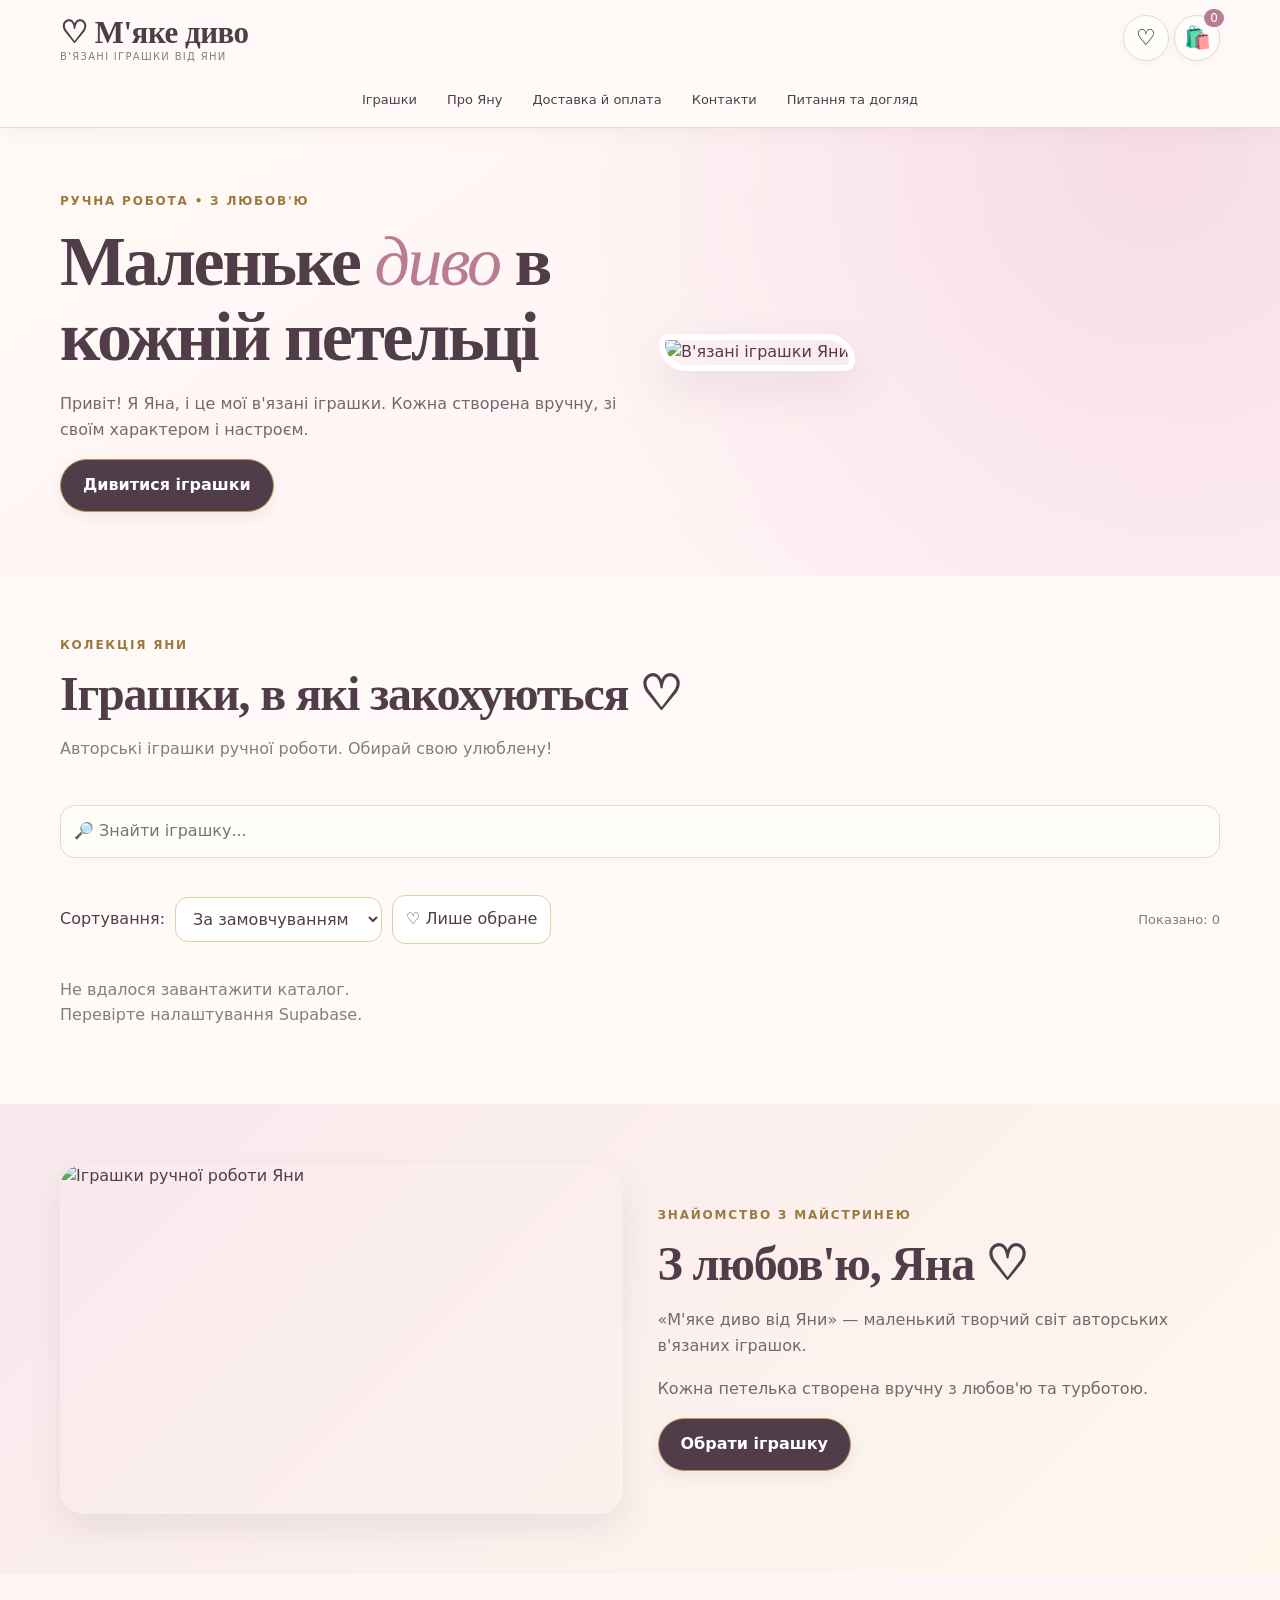
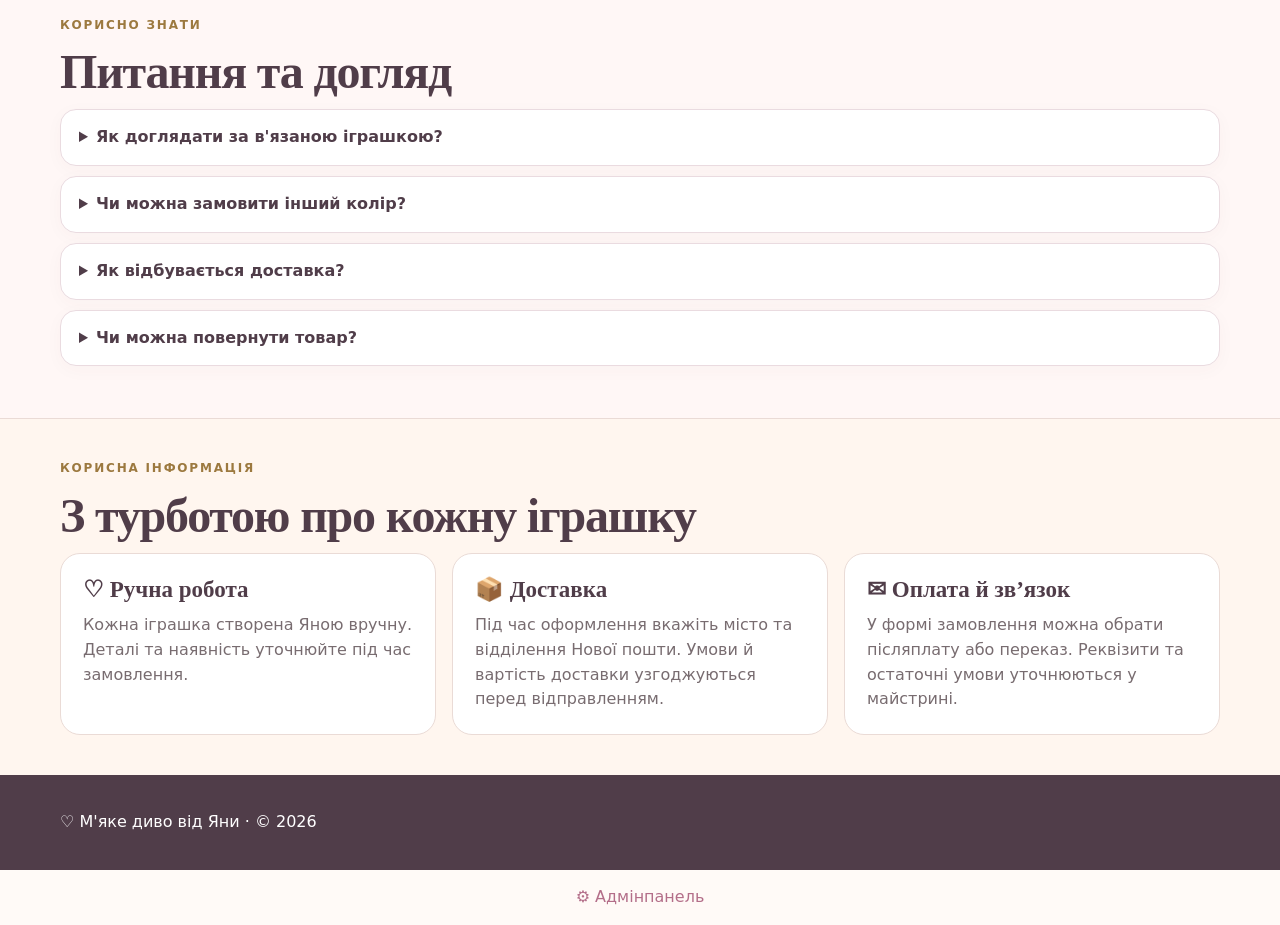
==== index.html @ 45af6cae "Add premium70_recent.js script to index.html" ====
<!doctype html>
<html lang="uk">
<head>
<meta charset="UTF-8">
<meta name="viewport" content="width=device-width,initial-scale=1">
<meta name="theme-color" content="#fff9f6">
<title>М'яке диво — в'язані іграшки ручної роботи в Україні</title>

<meta name="description" content="М'яке диво — магазин авторських в'язаних іграшок та амігурумі ручної роботи. Замовлення онлайн з доставкою по Україні.">

<meta name="robots" content="index, follow, max-image-preview:large">
<meta name="author" content="М'яке диво">

<link rel="canonical" href="https://wildhelp.github.io/myake-dyvo/">

<meta property="og:type" content="website">
<meta property="og:locale" content="uk_UA">
<meta property="og:site_name" content="М'яке диво">
<meta property="og:title" content="М'яке диво — ручна робота">
<meta property="og:description" content="Маленьке диво в кожній петельці. Авторські в'язані іграшки ручної роботи з доставкою по Україні.">
<meta property="og:url" content="https://wildhelp.github.io/myake-dyvo/">
<meta property="og:image" content="https://voaadlzlmiyuxclfqmmi.supabase.co/storage/v1/object/public/product-images/IMG_20261121_220810_537.jpg">
<meta property="og:image:alt" content="В'язані іграшки ручної роботи">

<meta name="twitter:card" content="summary_large_image">
<meta name="twitter:title" content="М'яке диво — ручна робота">
<meta name="twitter:description" content="Авторські в'язані іграшки ручної роботи з доставкою по Україні.">
<meta name="twitter:image" content="https://voaadlzlmiyuxclfqmmi.supabase.co/storage/v1/object/public/product-images/IMG_20261121_220810_537.jpg">

<script type="application/ld+json">
{
  "@context": "https://schema.org",
  "@type": "OnlineStore",
  "name": "М'яке диво",
  "url": "https://wildhelp.github.io/myake-dyvo/",
  "description": "Магазин авторських в'язаних іграшок та виробів ручної роботи.",
  "image": "https://voaadlzlmiyuxclfqmmi.supabase.co/storage/v1/object/public/product-images/IMG_20261121_220810_537.jpg",
  "currenciesAccepted": "UAH",
  "areaServed": {
    "@type": "Country",
    "name": "Ukraine"
  }
}
</script>
<style>
:root{--ink:#503d49;--rose:#b87d94;--muted:#897b80;--line:#eadbd6;--bg:#fff9f2;--gold:#b99558}
*{box-sizing:border-box}
html{scroll-behavior:smooth}
body{margin:0;background:var(--bg);color:var(--ink);font:16px/1.55 system-ui,sans-serif}
button,input{font:inherit}
button{cursor:pointer}
a{color:inherit;text-decoration:none}
.wrap{width:min(1160px,calc(100% - 28px));margin:auto}
.header{position:sticky;top:0;z-index:10;background:#fffaf8f5;backdrop-filter:blur(16px);border-bottom:1px solid var(--line)}
.head{min-height:76px;display:flex;justify-content:space-between;align-items:center;gap:12px}
.logo{font:700 clamp(22px,4vw,31px) Georgia,serif}
.logo small{display:block;font:10px system-ui;letter-spacing:1.5px;color:var(--muted)}
.iconbtn{position:relative;border:1px solid var(--line);background:white;border-radius:50%;width:46px;height:46px;font-size:22px}
.count{position:absolute;top:-7px;right:-5px;background:var(--rose);color:white;border-radius:30px;padding:2px 6px;font:12px system-ui}
.hero{padding:55px 0;background:linear-gradient(135deg,#fff7f3,#f8e3e8)}
.hero-grid{display:grid;grid-template-columns:1fr 1fr;gap:35px;align-items:center}
.eyebrow{color:var(--rose);font-size:12px;font-weight:800;letter-spacing:2px;text-transform:uppercase}
h1{font:700 clamp(42px,6vw,75px)/1.08 Georgia,serif;margin:14px 0}
h1 em{color:var(--rose);font-weight:400}
.hero p,.about p{color:#75676e}
.btn{display:inline-block;border:0;background:var(--ink);color:white;padding:13px 22px;border-radius:30px;font-weight:650}
.hero-photo img{width:100%;height:390px;object-fit:cover;border-radius:160px 160px 24px 24px}
.section{padding:60px 0}
h2{font:700 clamp(31px,5vw,48px) Georgia,serif;margin:10px 0}
.section-desc{color:var(--muted)}
.filters{display:flex;flex-wrap:wrap;gap:8px;margin:22px 0}
.filter{border:1px solid var(--line);background:white;border-radius:25px;padding:9px 15px}
.filter.active{background:var(--ink);color:white}
.search{width:100%;padding:13px;border:1px solid var(--line);border-radius:15px;margin-bottom:25px;background:white}
.products{display:grid;grid-template-columns:repeat(3,minmax(0,1fr));gap:20px}
.product{background:white;border:1px solid var(--line);border-radius:24px;overflow:hidden;display:flex;flex-direction:column}
.picture{background:#f4eeee}
.picture img{width:100%;height:300px;object-fit:cover;display:block}
.details{padding:18px;display:flex;flex:1;flex-direction:column}
.tag{font-size:12px;color:var(--rose);font-weight:700}
.details h3{font:700 23px Georgia,serif;margin:9px 0}
.details p{font-size:14px;color:var(--muted)}
.bottom{margin-top:auto;display:flex;justify-content:space-between;align-items:center;gap:8px;flex-wrap:wrap}
.price{font-weight:750}
.add{border:0;background:var(--ink);color:white;border-radius:25px;padding:10px 14px}
.about{background:#f8ebec}
.about-grid{display:grid;grid-template-columns:1fr 1fr;gap:35px;align-items:center}
.about img{width:100%;height:350px;object-fit:cover;border-radius:24px}
.footer{background:#4d3943;color:white;padding:35px 0}
.overlay{position:fixed;inset:0;background:#2e1d2673;z-index:19;display:none}
.overlay.open{display:block}
.drawer{position:fixed;z-index:20;right:0;top:0;width:min(440px,100%);height:100dvh;background:#fffaf8;transform:translateX(110%);transition:transform .25s;display:flex;flex-direction:column}
.drawer.open{transform:translateX(0)}
.drawer-head{padding:18px;display:flex;justify-content:space-between;align-items:center;border-bottom:1px solid var(--line)}
.drawer-body{padding:18px;overflow:auto;flex:1}
.drawer-foot{padding:18px;border-top:1px solid var(--line)}
.close{border:0;background:none;font-size:27px}
.cartitem{display:flex;gap:12px;padding:12px 0;border-bottom:1px solid var(--line)}
.cartitem img{width:80px;height:85px;object-fit:cover;border-radius:12px}
.qty{display:flex;gap:10px;margin-top:8px}
.qty button{border:1px solid var(--line);background:white;border-radius:7px;padding:4px 10px}
.empty,.muted{color:var(--muted)}
@media(max-width:800px){
.hero-grid,.about-grid{grid-template-columns:1fr}
.products{grid-template-columns:repeat(2,minmax(0,1fr));gap:12px}
.picture img{height:220px}
.details{padding:12px}
.details h3{font-size:19px}
.hero-photo img{height:300px}
.logo{color:var(--ink);text-shadow:0 1px 0 #e6cf9e}
.eyebrow{color:var(--gold)}
.product{box-shadow:0 8px 24px #503d4910}
.product:hover{border-color:var(--gold)}
.add{background:var(--ink);border:1px solid var(--gold)}
.btn{border:1px solid var(--gold)}}
</style>
<link rel="stylesheet" href="myake_dyvo_premium.css?v=1">
</head>
<body>

<header class="header">
<div class="wrap head">
<a href="#home" class="logo">♡ М'яке диво
<small>В'ЯЗАНІ ІГРАШКИ ВІД ЯНИ</small></a>
<div>
<button class="iconbtn" onclick="showFavorites()" aria-label="Улюблене">♡</button>
<button class="iconbtn" onclick="openCart()" aria-label="Кошик">🛍️<span class="count" id="cartCount">0</span></button>
</div>
</div>
</header>

<main>
<section class="hero" id="home">
<div class="wrap hero-grid">
<div>
<div class="eyebrow">Ручна робота • з любов'ю</div>
<h1>Маленьке <em>диво</em> в кожній петельці</h1>
<p>Привіт! Я Яна, і це мої в'язані іграшки. Кожна створена вручну, зі своїм характером і настроєм.</p>
<a class="btn" href="#catalog">Дивитися іграшки</a>
</div>
<div class="hero-photo">
<img id="heroImage" alt="В'язані іграшки Яни" src="https://voaadlzlmiyuxclfqmmi.supabase.co/storage/v1/object/public/product-images/IMG_20261121_220810_537.jpg">
</div>
</div>
</section>

<section class="section" id="catalog">
<div class="wrap">
<div class="eyebrow">Колекція Яни</div>
<h2>Іграшки, в які закохуються ♡</h2>
<p class="section-desc">Авторські іграшки ручної роботи. Обирай свою улюблену!</p>
<div class="filters" id="filters"></div>
<input id="search" class="search" placeholder="🔎 Знайти іграшку...">
<div class="products" id="products">
<p class="empty">Завантажуємо іграшки...</p>
</div>
<p id="noresults" class="empty" hidden>Нічого не знайдено.</p>
</div>
</section>

<section class="section about" id="about">
<div class="wrap about-grid">
<img id="aboutImage" alt="Іграшки ручної роботи Яни" src="https://voaadlzlmiyuxclfqmmi.supabase.co/storage/v1/object/public/product-images/IMG_20261121_220810_537.jpg">
<div>
<div class="eyebrow">Знайомство з майстринею</div>
<h2>З любов'ю, Яна ♡</h2>
<p>«М'яке диво від Яни» — маленький творчий світ авторських в'язаних іграшок.</p>
<p>Кожна петелька створена вручну з любов'ю та турботою.</p>
<a class="btn" href="#catalog">Обрати іграшку</a>
</div>
</div>
</section>
</main>

<footer class="footer">
<div class="wrap">♡ М'яке диво від Яни · © 2026</div>
</footer>
<a href="admin.html" style="display:block;text-align:center;padding:15px;color:#b36e89">⚙ Адмінпанель</a>
<div class="overlay" id="overlay" onclick="closeDrawer()"></div>
<aside class="drawer" id="drawer" role="dialog" aria-modal="true">
<div class="drawer-head">
<h2 id="drawerTitle">Кошик</h2>
<button class="close" onclick="closeDrawer()">×</button>
</div>
<div class="drawer-body" id="drawerBody"></div>
<div class="drawer-foot" id="drawerFoot"></div>
</aside>

<script src="myake_dyvo_supabase.js?v=71"></script>
  <script src="checkout.js?v=70"></script>
<link rel="stylesheet" href="premium3.css?v=2">
<script src="premium3.js?v=2"></script>
<link rel="stylesheet" href="premium4.css?v=1">
<script src="premium4.js?v=1"></script>
<link rel="stylesheet" href="premium41.css?v=1">
<script src="premium41.js?v=1"></script>
<link rel="stylesheet" href="premium42.css?v=3">
<link rel="stylesheet" href="premium43.css?v=1">

<script defer src="product_gallery.js?v=2"></script>
<script defer src="product_details.js?v=70"></script>
<link rel="stylesheet" href="product_details_fix.css?v=1">
<link rel="stylesheet" href="product_gallery48.css?v=1">
<link rel="stylesheet" href="premium50.css?v=1">
<script src="premium50.js?v=700"></script>
<script defer src="premium70_share.js?v=1"></script>
<script defer src="premium70_compact.js?v=2"></script>
<script defer src="premium70_recent.js?v=1"></script>
</body>
</html>
---- myake_dyvo_premium.css ----
/* М'яке диво від Яни — Premium 2.0. Додаткові стилі */
:root{--ink:#503d49;--rose:#b87d94;--muted:#897b80;--line:#eadbd6;--bg:#fff9f2;--gold:#b99558}
html{scroll-behavior:smooth;scroll-padding-top:100px}
body{background:var(--bg);color:var(--ink)}
.header{background:rgba(255,249,242,.96);border-bottom:1px solid #eadbd6;box-shadow:0 5px 20px rgba(80,61,73,.045)}
.logo{letter-spacing:-.025em}
.logo small{letter-spacing:.13em}
.iconbtn{background:#fffdf9;border:1px solid #e7d8cc;box-shadow:0 2px 10px rgba(80,61,73,.05)}
.iconbtn:focus-visible,.btn:focus-visible,.add:focus-visible,.filter:focus-visible{outline:3px solid var(--gold);outline-offset:3px}
.hero{padding:clamp(34px,5vw,65px) 0;background:linear-gradient(135deg,#fff9f2 0%,#f9e8ed 58%,#f7ebdc 100%)}
.hero-grid{gap:clamp(18px,3vw,38px)}
.eyebrow{color:#a77d45;letter-spacing:.15em}
h1{font-size:clamp(38px,5.8vw,70px);line-height:1.07;letter-spacing:-.035em}
h1 em{color:var(--rose)}
.hero p,.about p{line-height:1.65}
.hero-photo img{height:clamp(260px,35vw,410px);border-radius:32px 90px 32px 90px;box-shadow:0 18px 44px rgba(80,61,73,.13);border:3px solid #fff8f1}
.btn,.add{transition:transform .18s ease,box-shadow .18s ease,background .18s ease}
.btn{border:1px solid #b99558;box-shadow:0 5px 14px rgba(80,61,73,.08)}
.btn:hover,.add:hover{transform:translateY(-2px);box-shadow:0 9px 20px rgba(80,61,73,.16)}
section{scroll-margin-top:105px}
.section{padding:clamp(36px,5vw,60px) 0}
h2{letter-spacing:-.025em}
.filter{background:#fffdf9;border:1px solid #e7d8cc;transition:background .18s,border-color .18s}
.filter.active{background:var(--ink);color:#fff;border-color:var(--gold)}
.search{background:#fffdf9;border:1px solid #e7d8cc;box-shadow:0 3px 12px rgba(80,61,73,.035)}
.products{gap:clamp(12px,2vw,22px)}
.product{background:#fffdf9;border:1px solid #e9dbd1;border-radius:23px;box-shadow:0 9px 25px rgba(80,61,73,.07);transition:transform .2s ease,box-shadow .2s ease,border-color .2s ease}
.product:hover{transform:translateY(-3px);border-color:#b99558;box-shadow:0 14px 30px rgba(80,61,73,.12)}
.picture{background:#f7ece5}
.picture img{transition:transform .3s ease}
.product:hover .picture img{transform:scale(1.025)}
.details{padding:clamp(13px,2vw,20px)}
.tag{color:#a77d45;letter-spacing:.04em}
.details h3{line-height:1.18}
.price{color:var(--ink);font-weight:800}
.add{background:var(--ink);color:white;border:1px solid var(--gold);border-radius:14px}
.about{background:linear-gradient(135deg,#f8e8ed,#fff8ed)}
.about img{box-shadow:0 15px 30px rgba(80,61,73,.09)}
.drawer{background:#fffaf5}
.drawer-head,.drawer-foot{background:#fffaf5}
.drawer-body{background:#fffaf5}
.footer{background:var(--ink)}
@media(max-width:800px){
 .head{min-height:70px;gap:8px}
 .logo{font-size:clamp(21px,6vw,30px)}
 .logo small{font-size:10px;letter-spacing:.1em}
 .iconbtn{width:44px;height:44px;flex-shrink:0}
 .hero{padding:30px 0 36px}
 .hero-grid{gap:22px}
 h1{font-size:clamp(38px,9vw,54px);margin:10px 0}
 .hero p{font-size:16px;line-height:1.5;margin:15px 0}
 .hero-photo img{height:clamp(245px,65vw,340px);border-radius:70px 70px 24px 24px}
 .section{padding:38px 0}
 .products{gap:12px}
 .picture img{height:clamp(175px,43vw,250px)}
 .details{padding:12px}
 .details h3{font-size:clamp(18px,4.5vw,23px)}
 .bottom{gap:8px}
 .add{padding:10px 12px;font-size:13px}
}
@media(max-width:380px){.logo{font-size:20px}.iconbtn{width:40px;height:40px}.details{padding:10px}.add{padding:9px 10px}}
@media(prefers-reduced-motion:reduce){html{scroll-behavior:auto}.btn,.add,.product,.picture img{transition:none}}
@media(max-width:800px){
.hero{padding:18px 0 24px}
.hero-grid{gap:12px}
.hero-photo img{height:190px!important;width:100%;object-fit:cover;object-position:center;border-radius:24px}
h1{font-size:34px}
.hero p{margin:10px 0}
}
---- premium3.css ----
/* Myake Dyvo Premium 3.0 — additive styles, safe for existing cart/admin */
:root{--gold:#b99558;--cream:#fff9f2;--pink:#f3dce4;--ink:#503d49}
body{background:var(--cream)}
.header{box-shadow:0 3px 24px #503d490c}
.logo{letter-spacing:-.5px}
.hero{background:radial-gradient(circle at 90% 5%,#f3dce4 0,transparent 44%),linear-gradient(130deg,#fffaf3,#fff1f2)}
.hero h1{letter-spacing:-1.5px}
.eyebrow{color:#9c793f}
.btn,.add{transition:transform .18s,box-shadow .18s,background .18s;border:1px solid var(--gold)}
.btn:hover,.add:hover:not(:disabled){transform:translateY(-2px);box-shadow:0 7px 18px #503d4920}
.product{position:relative;border-color:#eddfd6;box-shadow:0 8px 25px #503d490d;transition:transform .2s,box-shadow .2s}
.product:hover{transform:translateY(-3px);box-shadow:0 14px 30px #503d4918}
.picture{position:relative;overflow:hidden;background:#f7efea}
.picture img{aspect-ratio:1/1;height:auto!important;object-fit:cover;transition:transform .3s}
.product:hover .picture img{transform:scale(1.025)}
.price{color:#87602b;font-size:1.12rem}
.details h3{line-height:1.25}
.p3-badge{position:absolute;top:10px;left:10px;z-index:1;background:#fffaf1ed;color:#86652e;border:1px solid #dec79e;border-radius:30px;padding:4px 10px;font-size:11px;font-weight:700}
.p3-fav{position:absolute;top:9px;right:9px;z-index:2;border:1px solid #eadbdc;background:#fffdf9ed;color:#b36e89;width:37px;height:37px;border-radius:50%;font-size:23px;line-height:1}
.p3-fav[aria-pressed=true]{background:#f9dbe5;color:#9e375e}
.p3-more{border:1px solid #d9b97d;background:#fffaf1;color:#75562b;border-radius:20px;padding:9px 12px;font-size:13px;cursor:pointer;margin-top:10px;width:100%}
.p3-controls{display:flex;gap:10px;align-items:center;flex-wrap:wrap;margin:12px 0 18px}
.p3-controls select,.p3-controls button{border:1px solid #e1cda8;background:white;color:var(--ink);border-radius:13px;padding:11px 13px;font:inherit}
.p3-count{color:#877a78;font-size:13px;margin-left:auto}
.p3-nav{display:flex;gap:12px;align-items:center;justify-content:center;padding:8px 0 11px;flex-wrap:wrap;font-size:13px}
.p3-nav a{padding:6px 9px;border-radius:20px}
.p3-nav a:hover{background:#f3dce4}
.p3-info{background:#fff6ef;border-top:1px solid #eadbd6;padding:40px 0}
.p3-info-grid{display:grid;grid-template-columns:repeat(3,minmax(0,1fr));gap:16px}
.p3-info-card{background:white;border:1px solid #eadbd6;border-radius:20px;padding:22px}
.p3-info-card h3{font:700 23px Georgia,serif;margin:0 0 10px}
.p3-info-card p{margin:0;color:#786c70}
.p3-dialog{border:0;border-radius:25px;padding:0;max-width:min(650px,calc(100vw - 24px));width:100%;max-height:90dvh;box-shadow:0 25px 70px #30202960;background:#fffaf7;color:var(--ink)}
.p3-dialog::backdrop{background:#291e267d}
.p3-dialog-inner{padding:20px;overflow:auto;max-height:90dvh}
.p3-dialog img{width:100%;max-height:360px;object-fit:contain;border-radius:16px;background:#f7eeee}
.p3-dialog h2{font-size:30px}
.p3-dialog-close{float:right;border:1px solid #e4cfae;border-radius:50%;width:38px;height:38px;background:white;font-size:22px}
.p3-dialog-price{font-size:22px;font-weight:700;color:#87602b}
.p3-note{font-size:13px;color:#82757a}
@media(max-width:800px){.hero{padding:20px 0 26px}.hero-grid{gap:14px}.hero-photo img{height:190px!important;width:100%;object-fit:cover;border-radius:24px}.hero h1{font-size:clamp(31px,9vw,42px);margin:9px 0}.section{padding:35px 0}.p3-info-grid{grid-template-columns:1fr}.p3-nav{font-size:12px;gap:2px}.p3-controls select{width:100%}.product .details{padding:11px}.p3-more{font-size:12px}}
@media(prefers-reduced-motion:reduce){.product,.picture img,.btn,.add{transition:none!important}}
#drawerFoot{display:flex;flex-direction:column;gap:12px}
#drawerFoot .btn{display:block;width:100%;min-height:56px;border-radius:18px;background:linear-gradient(135deg,#503d49,#815c6e);color:#fff;border:1px solid #b99558;font-size:17px;font-weight:700;box-shadow:0 8px 20px #503d4926}
#drawerFoot .btn.light{display:none!important}
#copy-order{display:none!important}
#checkoutForm label{display:flex;flex-direction:column;gap:8px;font-weight:600}
#checkoutForm input,#checkoutForm select,#checkoutForm textarea{box-sizing:border-box;width:100%;min-height:52px;padding:12px 14px;border:1px solid #e3d1d5;border-radius:14px;background:#fff;color:#503d49;font:inherit}
#checkoutForm input:focus,#checkoutForm select:focus,#checkoutForm textarea:focus{outline:2px solid #b99558;outline-offset:1px}
#checkoutForm textarea{min-height:90px}
#checkoutForm{gap:18px!important}
---- premium4.css ----
:root{--p4-rose:#a66a82;--p4-gold:#c7a46c;--p4-ink:#4b3543}
body{background:#fffaf7}
.header{box-shadow:0 4px 24px #5435480c}
.hero{background:radial-gradient(circle at 85% 12%,#f7dce6 0,transparent 42%),linear-gradient(125deg,#fff9f1,#fff0f4)}
.hero h1{letter-spacing:-.035em}
.hero-photo img{box-shadow:0 22px 55px #7d4a6228;border:5px solid #fff}
.products .product{border:1px solid #f0e1e3;box-shadow:0 12px 36px #67435812;transition:transform .2s,box-shadow .2s}
.products .product:hover{transform:translateY(-4px);box-shadow:0 18px 44px #67435824}
.products .picture{position:relative;overflow:hidden}
.products .picture img{transition:transform .35s}
.products .product:hover .picture img{transform:scale(1.04)}
.products .details{gap:5px}
.products .details h3{line-height:1.25}
.products .price{color:#7d4b64;font-size:19px}
.products .add,.p3-more,.btn{transition:filter .2s,transform .2s}
.products .add:hover,.p3-more:hover,.btn:hover{filter:brightness(1.08)}
.products .add:active,.btn:active{transform:scale(.98)}
.p4-trust{padding:30px 0;background:#fff3f4;border-top:1px solid #f0dce2;border-bottom:1px solid #f0dce2}
.p4-trust-grid{display:grid;grid-template-columns:repeat(3,minmax(0,1fr));gap:14px}
.p4-trust-item{background:white;padding:19px;border:1px solid #f0e0e4;border-radius:20px;text-align:center}
.p4-trust-item strong{display:block;margin-bottom:5px;font:700 19px Georgia,serif}
.p4-trust-item p{margin:0;color:#776872;font-size:13px}
.p4-care{padding:42px 0}
.p4-care details{border:1px solid #eadbe0;background:white;border-radius:16px;margin:10px 0;padding:15px 18px}
.p4-care summary{cursor:pointer;font-weight:700}
.p4-care p{color:#786b73;font-size:14px}
.p4-back{position:fixed;right:18px;bottom:20px;z-index:12;border:1px solid #d4b37d;border-radius:50%;width:44px;height:44px;background:#fff;color:#66495b;box-shadow:0 8px 24px #51384728;display:none}
.p4-back.visible{display:block}
#copy-order{display:none!important}
#drawerFoot>.btn:not(.light){display:block;width:100%;padding:16px;border-radius:17px;background:linear-gradient(120deg,#624458,#9b6982);border:1px solid #c7a46c;box-shadow:0 9px 23px #6c3f5626}
@media(max-width:650px){.p4-trust-grid{grid-template-columns:1fr}.p4-trust-item{text-align:left}.hero{padding:28px 0}.products .price{font-size:16px}}
@media(prefers-reduced-motion:reduce){.products .product,.products .picture img{transition:none}}
---- premium41.css ----
/* М'яке диво від Яни — Premium 4.1, mobile-first, additive */
:root{--p41-ink:#503b49;--p41-rose:#aa7188;--p41-gold:#bfa06c}
body{background:#fffaf7}
.header{background:#fffaf8f7;box-shadow:0 4px 20px #503b490d}
.hero{background:radial-gradient(circle at 90% 5%,#f6dce5,transparent 50%),linear-gradient(145deg,#fffaf6,#fff0f3)}
.hero-photo img{border:6px solid #fff;box-shadow:0 18px 45px #56394a1b}
.product{box-shadow:0 10px 30px #62415410;transition:transform .2s,box-shadow .2s}
.product .picture{overflow:hidden;aspect-ratio:1/1;background:#f8eef1}
.product .picture img{height:100%;width:100%;object-fit:cover;transition:transform .3s}
.product:hover .picture img{transform:scale(1.035)}
.product .details{gap:6px}
.product .price{font-weight:800;color:#80546a}
.product .add{background:linear-gradient(120deg,#624659,#9c6c85);border:1px solid #bfa06c}
.product .add:disabled{opacity:.55;cursor:not-allowed}
.filter{transition:background .2s,border-color .2s}
.filter.active{background:#624659;border-color:#624659}
.search:focus{outline:2px solid #c99caf;outline-offset:2px}
/* Premium 3 already has a similar benefits section; don't repeat it. */
#p4-trust{display:none!important}
.p4-care{background:#fff7f6}
.p4-care details{box-shadow:0 4px 18px #54354808}
.p41-menu-toggle{display:none}
@media(max-width:700px){
  .header .head{min-height:65px;gap:8px}
  .header .logo{font-size:clamp(19px,5vw,26px);line-height:1.1}
  .header .logo small{font-size:9px;letter-spacing:.7px;margin-top:5px}
  .header .iconbtn{width:42px;height:42px;font-size:20px}
  .p41-menu-toggle{display:inline-flex;align-items:center;justify-content:center;width:42px;height:42px;border:1px solid #eadbd6;border-radius:50%;background:white;color:#503b49;font-size:23px;cursor:pointer;vertical-align:middle;margin-left:5px}
  .p3-nav{display:none!important}
  .p3-nav.p41-open{display:flex!important;flex-direction:column!important;align-items:stretch!important;gap:0!important;padding:8px 20px 16px!important;background:#fffaf8!important;border-top:1px solid #eadbd6!important;max-height:60dvh;overflow:auto}
  .p3-nav.p41-open a{display:block!important;text-align:left!important;padding:12px 8px!important;border-bottom:1px solid #f1e5e4!important;white-space:normal!important}
  .hero{padding:30px 0}
  .hero h1{font-size:clamp(35px,9vw,52px)}
  .hero-photo img{height:290px;border-radius:110px 110px 22px 22px}
  .section{padding:38px 0}
  .products{gap:12px}
  .product .details{padding:12px}
  .product .details h3{font-size:18px;line-height:1.22}
  .product .details p{font-size:12px;line-height:1.4}
  .product .price{font-size:16px}
  .product .add{font-size:13px;padding:10px 11px}
  .product .picture img{height:100%}
  .filters{flex-wrap:nowrap;overflow-x:auto;padding-bottom:7px;scrollbar-width:thin}
  .filter{white-space:nowrap;flex:none}
  #catalog{scroll-margin-top:85px}
  #about,#p4-care{scroll-margin-top:85px}
}
@media(max-width:370px){.header .logo{font-size:18px}.header .iconbtn,.p41-menu-toggle{width:38px;height:38px}.product .bottom{align-items:stretch}.product .add{width:100%}}
@media(prefers-reduced-motion:reduce){.product,.product .picture img{transition:none}}
---- premium42.css ----
/* М'яке диво від Яни — Premium 4.2: compact catalog cards.
   Styles only: does not modify favorites, basket, checkout or Nova Poshta. */
@media (max-width: 700px) {
  #products.products { gap: 12px; align-items: stretch; }
  #products .product { min-width: 0; border-radius: 22px; overflow: hidden; }
  #products .picture img { width: 100%; height: auto; aspect-ratio: 1 / 1; object-fit: cover; }
  #products .details { padding: 12px 11px 13px; gap: 5px; min-width: 0; }
  #products .details h3 { font-size: clamp(17px, 4.6vw, 22px); line-height: 1.2; margin: 5px 0 3px; overflow-wrap: anywhere; }
  #products .details p { margin: 3px 0 9px; font-size: 13px; line-height: 1.4; }
  #products .bottom { display: flex; flex-direction: column; align-items: stretch; gap: 9px; margin-top: auto; }
  #products .price { font-size: 19px; font-weight: 800; line-height: 1.2; }
  #products .add { width: 100%; min-height: 43px; padding: 9px 7px; border-radius: 14px; font-size: 14px; line-height: 1.2; white-space: normal; }
  /* Existing detail buttons may have different class names across versions. */
  #products .details .p3-more,
  #products .details .p41-more,
  #products .details [data-details],
  #products .details [data-detail] { width: 100%; min-height: 40px; padding: 8px 6px; font-size: 13px; line-height: 1.2; border-radius: 14px; }
}
@media (max-width: 370px) {
  #products.products { gap: 8px; }
  #products .details { padding: 10px 8px; }
  #products .details h3 { font-size: 16px; }
  #products .price { font-size: 17px; }
  #products .add { font-size: 13px; }
}
@media(max-width:650px){
  .products .details{
    gap:6px!important;
    padding:12px!important;
  }

  .products .bottom{
    display:flex!important;
    flex-direction:column!important;
    align-items:stretch!important;
    gap:8px!important;
    margin-top:10px!important;
  }

  .products .price{
    font-size:20px!important;
    font-weight:800!important;
  }

  .products .add{
    width:100%!important;
    padding:11px 6px!important;
  }

  .products .p3-more{
    width:100%!important;
    padding:10px 4px!important;
    font-size:13px!important;
  }
}
/* Premium 4.2 — симетричні картки */
@media (max-width: 700px) {
  #products.products {
    align-items: stretch;
  }

  #products .product {
    height: 100%;
  }

  #products .details {
    display: flex !important;
    flex-direction: column !important;
    flex: 1;
  }

  #products .details h3 {
    min-height: 2.5em;
    line-height: 1.25;
    margin: 5px 0 !important;
  }

  #products .details > p {
    min-height: 2.8em;
    margin: 4px 0 8px !important;
  }

  #products .bottom {
    margin-top: auto !important;
    display: flex !important;
    flex-direction: column !important;
    align-items: stretch !important;
  }

  #products .price {
    display: block;
    min-height: 30px;
  }

  #products .add {
    width: 100%;
  }

  #products .p3-more {
    margin-top: 10px;
  }
}
---- premium43.css ----
/* М'яке диво від Яни — Premium 4.3: product details, CSS only */
@media (max-width: 700px) {
  .products .product .p3-more {
    width: 100% !important;
    min-height: 42px;
    padding: 10px 4px !important;
    font-size: 0 !important;
    line-height: 1.2 !important;
    white-space: nowrap;
  }
  .products .product .p3-more::after {
    content: 'Детальніше →';
    font-size: 14px;
    font-weight: 650;
  }
  .p3-dialog {
    box-sizing: border-box;
    width: min(94vw, 540px);
    max-width: 94vw;
    max-height: 88dvh;
    overflow-y: auto;
    border-radius: 22px;
    padding: 0;
  }
  .p3-dialog .p3-dialog-inner { box-sizing: border-box; max-width: 100%; }
  .p3-dialog .p3-dialog-inner > img {
    display: block;
    width: 100%;
    max-height: 45dvh;
    object-fit: contain;
    background: #fff8f6;
  }
  .p3-dialog .p3-add-detail { min-height: 48px; }
}
---- product_details_fix.css ----
/* М'яке диво від Яни — Premium 4.7 */

/* Вікно галереї */
#yg-viewer {
  padding: 12px !important;
  overflow: hidden;
}

/* Прокручування вмісту */
#yg-viewer .yg-stage {
  width: 100%;
  max-width: 700px;
  height: 100%;
  overflow-y: auto;
  overflow-x: hidden;
  justify-content: flex-start;
  gap: 12px;
  padding: 64px 4px 28px;
  box-sizing: border-box;
  scrollbar-width: thin;
}

/* Верхня панель */
#yg-viewer .yg-top {
  position: fixed;
  top: 16px;
  left: 16px;
  right: 16px;
  z-index: 10;
}

/* Основне фото */
#yg-viewer .yg-photo {
  width: auto;
  max-width: 100%;
  max-height: 48vh;
  object-fit: contain;
  flex-shrink: 0;
  margin: 0 auto;
}

/* Лічильник */
#yg-viewer .yg-counter {
  flex-shrink: 0;
  margin: 0;
  padding: 2px 0;
}

/* Мініатюри */
#yg-viewer .yg-thumbs {
  display: flex;
  width: 100%;
  min-height: 60px;
  justify-content: center;
  align-items: center;
  gap: 9px;
  overflow-x: auto;
  flex-shrink: 0;
  box-sizing: border-box;
  padding: 5px 8px;
}

#yg-viewer .yg-thumbs img {
  width: 54px;
  height: 54px;
  flex-shrink: 0;
  object-fit: cover;
  border-radius: 10px;
}

/* Інформаційна картка */
#yg-viewer #p46-info {
  display: block;
  width: 100%;
  max-width: 620px;
  height: auto;
  min-height: 0;
  margin: 4px auto 0;
  padding: 20px;
  border-radius: 20px;
  box-sizing: border-box;
  flex: 0 0 auto;
}

/* Зберігаємо приховування картки */
#yg-viewer #p46-info[hidden] {
  display: none !important;
}

/* Назва */
#p46-info h2 {
  margin: 0 0 10px;
  font-size: 23px;
  line-height: 1.25;
}

/* Наявність */
#p46-info .p46-stock {
  margin: 8px 0 10px;
}

/* Опис */
#p46-info .p46-description {
  margin: 0;
  line-height: 1.5;
}

/* Ціна */
#p46-info .p46-price {
  margin: 14px 0;
  font-size: 26px;
  line-height: 1.2;
}

/* Кнопка */
#p46-info .p46-add {
  display: block;
  width: 100%;
  margin: 14px 0 0;
  padding: 15px 12px;
  min-height: 52px;
  border-radius: 14px;
}

/* Повідомлення після додавання */
#p46-info .p46-message {
  margin: 6px 0 0;
  min-height: 0;
}

#p46-info .p46-message:empty {
  display: none;
}

/* Мобільні екрани */
@media (max-width: 600px) {
  #yg-viewer .yg-stage {
    padding-top: 64px;
    padding-bottom: 22px;
    gap: 10px;
  }

  #yg-viewer .yg-photo {
    max-height: 40vh;
  }

  #yg-viewer .yg-thumbs {
    min-height: 54px;
  }

  #yg-viewer .yg-thumbs img {
    width: 48px;
    height: 48px;
  }

  #yg-viewer #p46-info {
    padding: 16px;
    border-radius: 18px;
  }

  #p46-info h2 {
    font-size: 21px;
  }

  #p46-info .p46-price {
    font-size: 25px;
  }
}
---- product_gallery48.css ----
/* М'яке диво від Яни — Premium 4.8 */

/* Плавна поява галереї */
#yg-viewer.yg-visible {
  animation: p48-open .22s ease-out;
}

@keyframes p48-open {
  from { opacity: 0; }
  to { opacity: 1; }
}

/* Плавна поява фотографії */
#yg-viewer .yg-photo {
  animation: p48-photo .25s ease-out;
  box-shadow: 0 12px 35px rgba(0,0,0,.18);
}

@keyframes p48-photo {
  from {
    opacity: .65;
    transform: scale(.98);
  }
  to {
    opacity: 1;
    transform: scale(1);
  }
}

/* Компактніші стрілки */
#yg-viewer .yg-controls {
  position: fixed;
  top: 38%;
  left: 12px;
  right: 12px;
  z-index: 5;
}

#yg-viewer .yg-controls button {
  width: 42px;
  height: 42px;
  border-radius: 50%;
  background: rgba(65,48,61,.78);
  color: #fff;
  border: 1px solid rgba(255,255,255,.25);
  box-shadow: 0 4px 15px rgba(0,0,0,.25);
  transition:
    background .2s ease,
    transform .2s ease;
}

#yg-viewer .yg-controls button:active {
  background: #a43e65;
  transform: scale(.92);
}

/* Мініатюри */
#yg-viewer .yg-thumbs {
  gap: 10px;
  padding: 8px;
}

#yg-viewer .yg-thumbs img {
  border: 2px solid transparent;
  border-radius: 12px;
  opacity: .7;
  transition:
    opacity .2s ease,
    border-color .2s ease,
    transform .2s ease;
}

#yg-viewer .yg-thumbs img.active {
  opacity: 1;
  border-color: #e8a0b7;
  transform: scale(1.04);
}

/* Картка товару */
#yg-viewer #p46-info {
  box-shadow: 0 10px 35px rgba(0,0,0,.16);
}

/* Кнопка кошика */
#p46-info .p46-add {
  transition:
    transform .15s ease,
    background .2s ease;
}

#p46-info .p46-add:active {
  transform: scale(.98);
}

/* Телефон */
@media (max-width: 600px) {
  #yg-viewer .yg-controls {
    top: 35%;
    left: 5px;
    right: 5px;
  }

  #yg-viewer .yg-controls button {
    width: 38px;
    height: 38px;
    font-size: 24px;
  }

  #yg-viewer .yg-thumbs img {
    width: 50px;
    height: 50px;
  }
}

/* Для користувачів зі зменшеною анімацією */
@media (prefers-reduced-motion: reduce) {
  #yg-viewer.yg-visible,
  #yg-viewer .yg-photo {
    animation: none;
  }

  #yg-viewer .yg-controls button,
  #yg-viewer .yg-thumbs img,
  #p46-info .p46-add {
    transition: none;
  }
}
---- premium50.css ----
/* Premium 5.0 */
.p50-section{padding:40px 18px;background:#fff9f6;color:#503b46}.p50-wrap{max-width:1120px;margin:auto}.p50-section h2{font:700 clamp(25px,5vw,38px) Georgia,serif;margin:0 0 12px}.p50-lead{color:#806c77;max-width:720px}.p50-grid{display:grid;grid-template-columns:repeat(auto-fit,minmax(200px,1fr));gap:15px;margin-top:22px}.p50-tile{background:white;border:1px solid #ecdde2;border-radius:18px;padding:14px;box-shadow:0 8px 22px #513b4610}.p50-tile img{width:100%;aspect-ratio:1;object-fit:cover;border-radius:12px}.p50-tile h3{margin:10px 0 6px;font-size:18px}.p50-tile p{color:#806c77;margin:6px 0}.p50-btn{border:0;border-radius:30px;background:#a43e65;color:#fff;padding:11px 18px;cursor:pointer;font:600 14px system-ui}.p50-btn:disabled{opacity:.5}.p50-pill{display:inline-block;padding:4px 10px;border-radius:30px;background:#a43e65;color:#fff;font-size:12px;font-weight:700}.p50-specs{margin:12px 0;padding:12px;border-radius:14px;background:#fff3f5}.p50-specs div{margin:5px 0}.p50-review-btn{display:block;margin:10px 0;background:#f7e8ef;color:#723b53}.p50-modal{border:0;border-radius:20px;max-width:min(94vw,560px);width:100%;max-height:88vh;overflow:auto;padding:22px;background:#fffaf8;color:#503b46}.p50-modal::backdrop{background:#150e16ba}.p50-modal label{display:block;margin:12px 0 5px;font-weight:600}.p50-modal input,.p50-modal textarea,.p50-modal select{display:block;width:100%;padding:11px;border:1px solid #dbcbd0;border-radius:10px;font:inherit;background:white;color:#503b46}.p50-modal textarea{min-height:90px}.p50-review{padding:14px 0;border-bottom:1px solid #ecdde2}.p50-review img{width:100%;max-height:220px;object-fit:contain;border-radius:12px}.p50-close{float:right;background:#f4e4ea;color:#503b46}.p50-note{font-size:13px;color:#806c77}.p50-product-actions{margin-top:8px}.p50-feature{background:linear-gradient(120deg,#fff1f1,#fffaf7)}
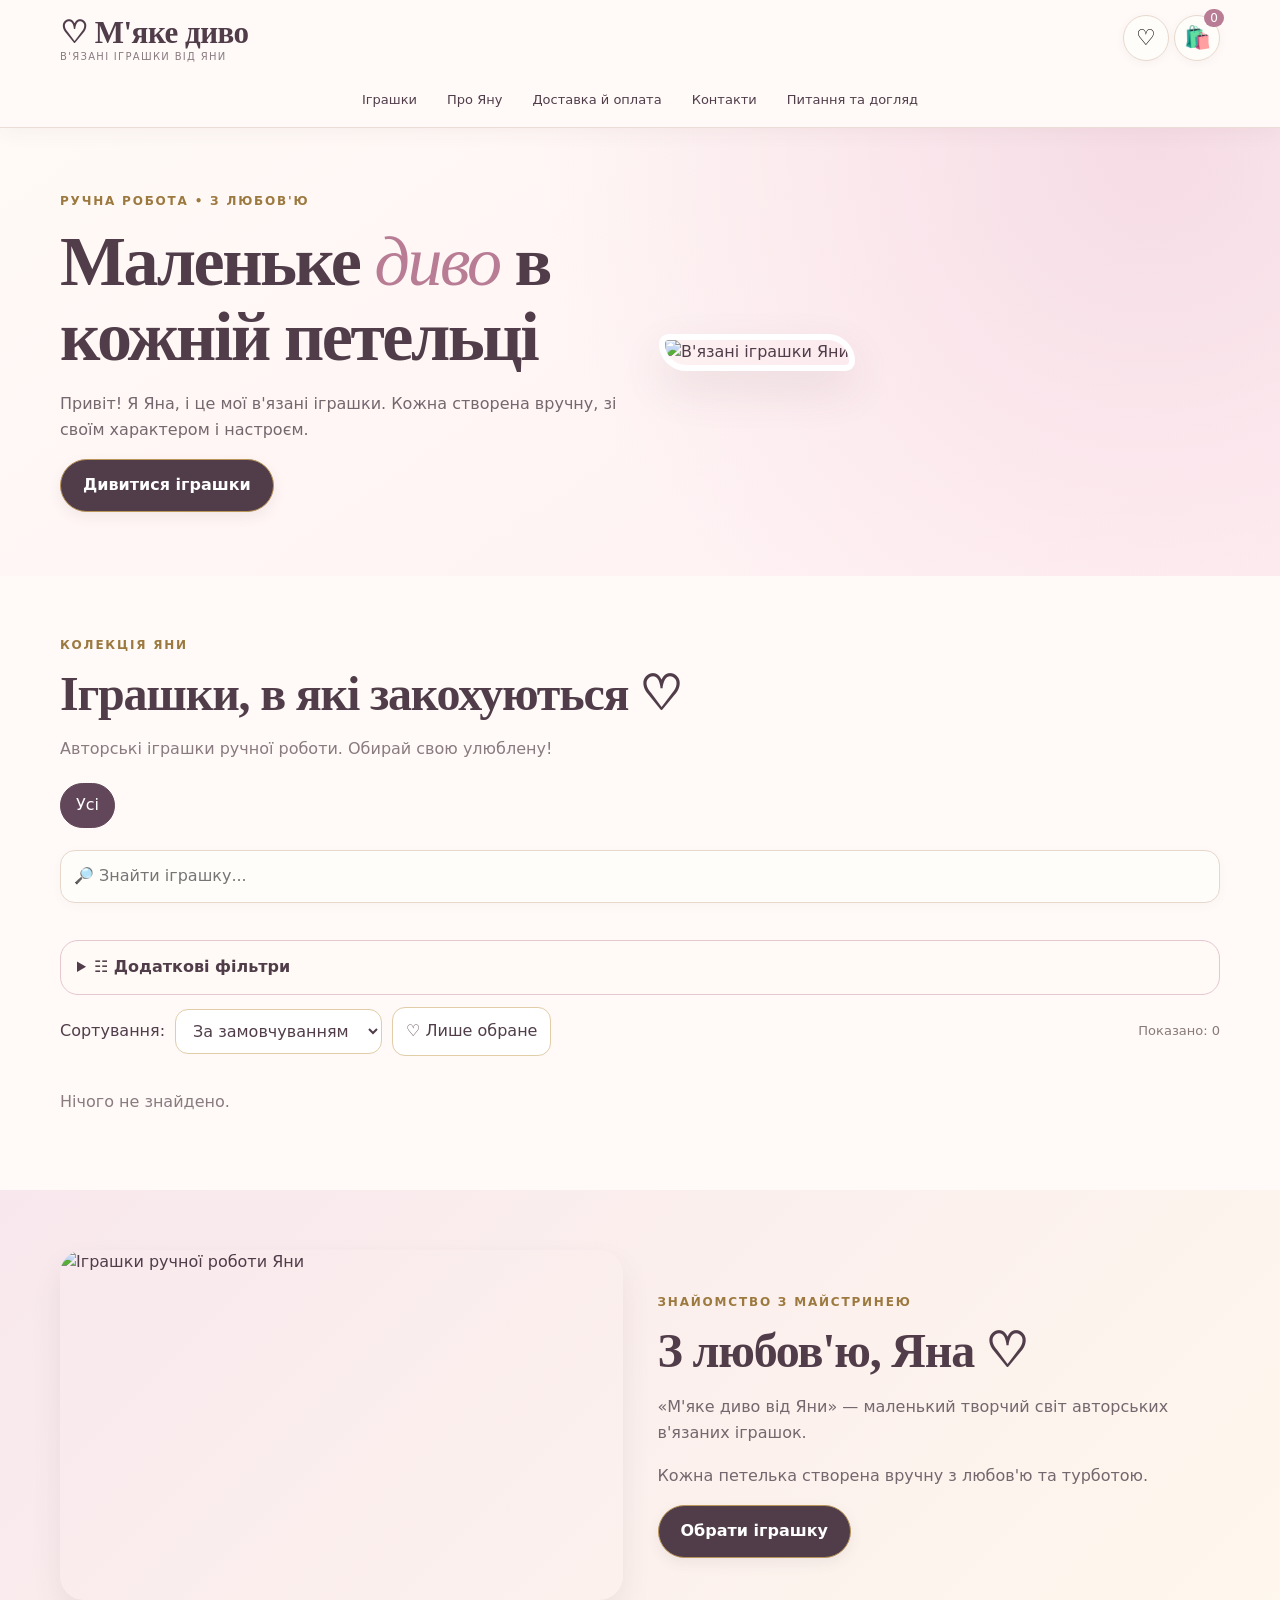
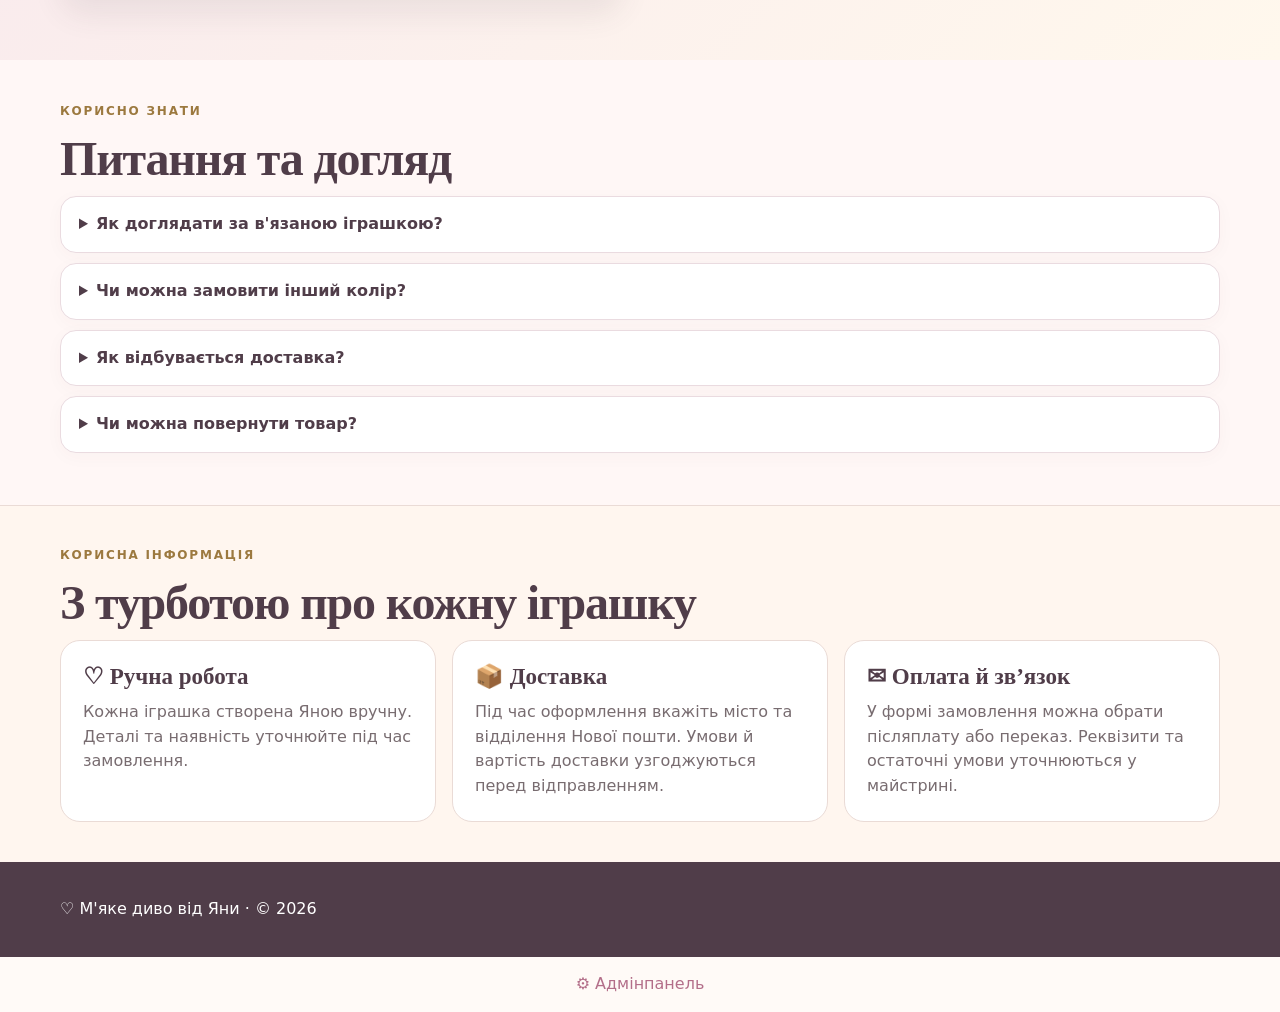
==== commit c74d5d8e: "Add premium90_catalog.js script to index.html" ====
--- a/index.html
+++ b/index.html
@@ -186,7 +186,7 @@
 <div class="drawer-foot" id="drawerFoot"></div>
 </aside>
 
-<script src="myake_dyvo_supabase.js?v=71"></script>
+<script src="myake_dyvo_supabase.js?v=90"></script>
   <script src="checkout.js?v=70"></script>
 <link rel="stylesheet" href="premium3.css?v=2">
 <script src="premium3.js?v=2"></script>
@@ -203,8 +203,10 @@
 <link rel="stylesheet" href="product_gallery48.css?v=1">
 <link rel="stylesheet" href="premium50.css?v=1">
 <script src="premium50.js?v=700"></script>
-<script defer src="premium70_share.js?v=1"></script>
+<script defer src="premium70_share.js?v=72"></script>
 <script defer src="premium70_compact.js?v=2"></script>
 <script defer src="premium70_recent.js?v=1"></script>
+<script defer src="premium80_analytics.js?v=1"></script>
+<script defer src="premium90_catalog.js?v=1"></script>
 </body>
 </html>
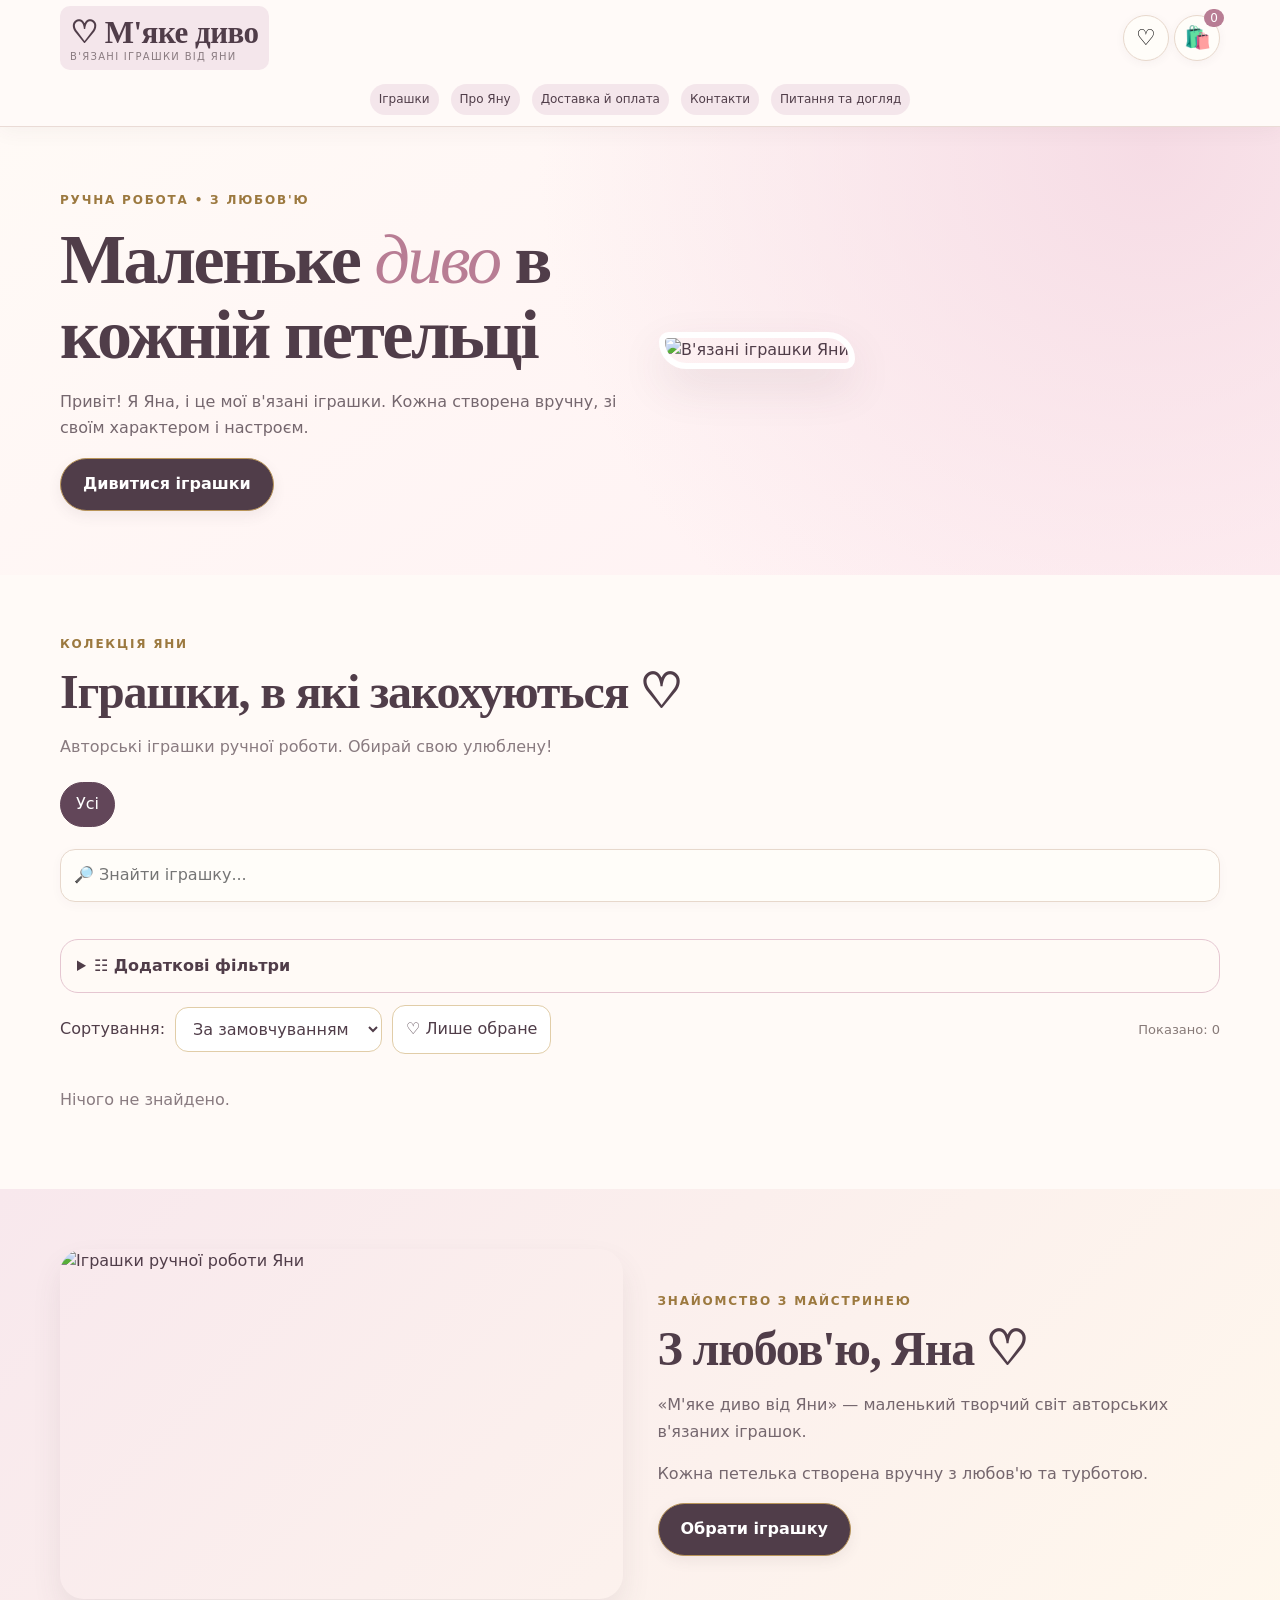
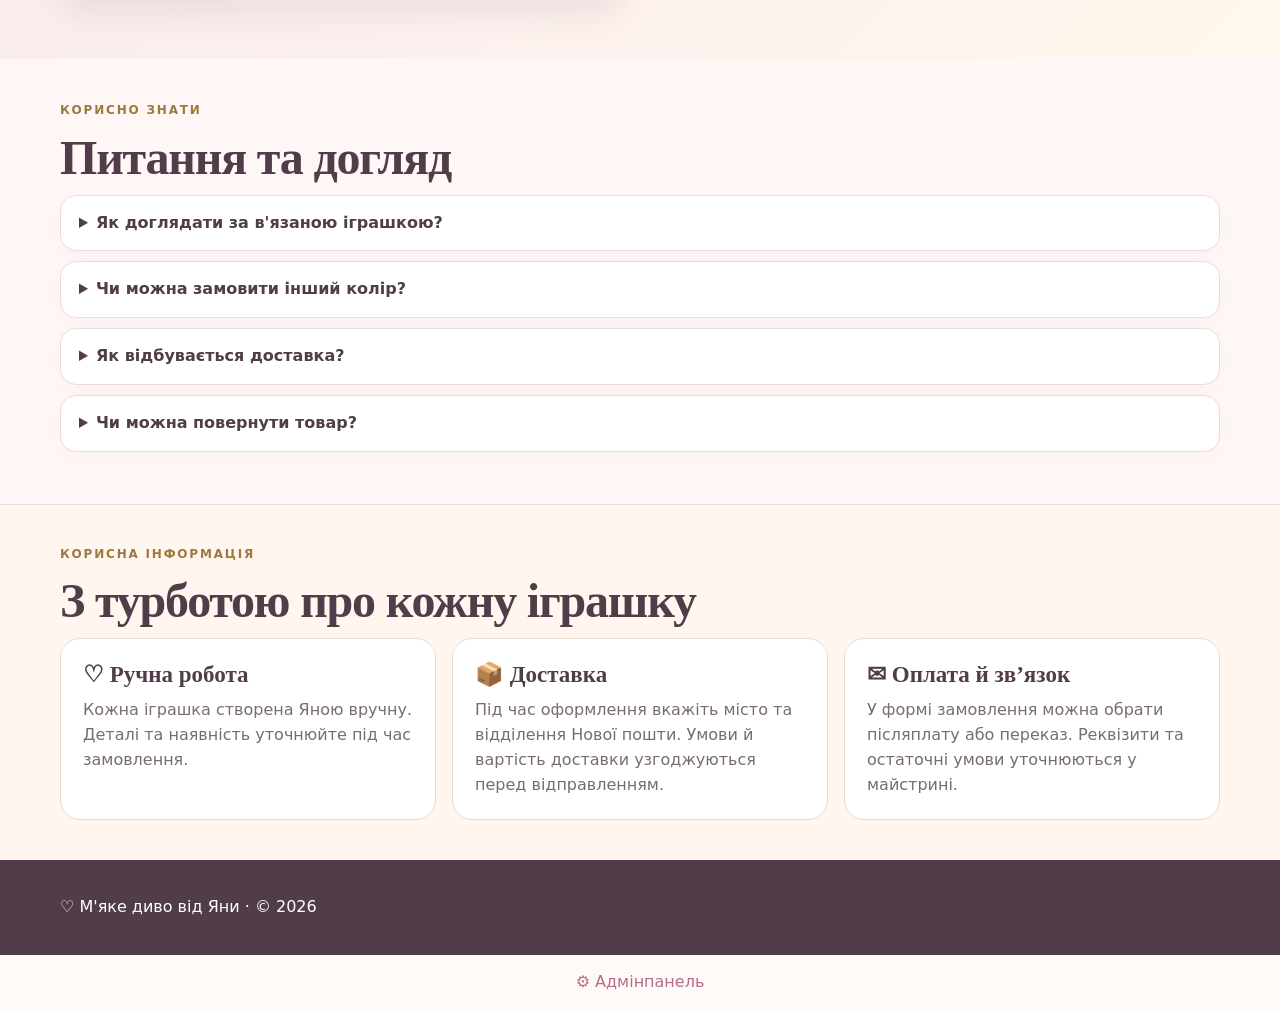
==== commit 6176b801: "Add script for custom orders functionality" ====
--- a/index.html
+++ b/index.html
@@ -208,5 +208,7 @@
 <script defer src="premium70_recent.js?v=1"></script>
 <script defer src="premium80_analytics.js?v=1"></script>
 <script defer src="premium90_catalog.js?v=1"></script>
+<script src="premium90_admin.js?v=1"></script>
+<script src="premium92_custom_orders.js?v=1"></script>
 </body>
 </html>
